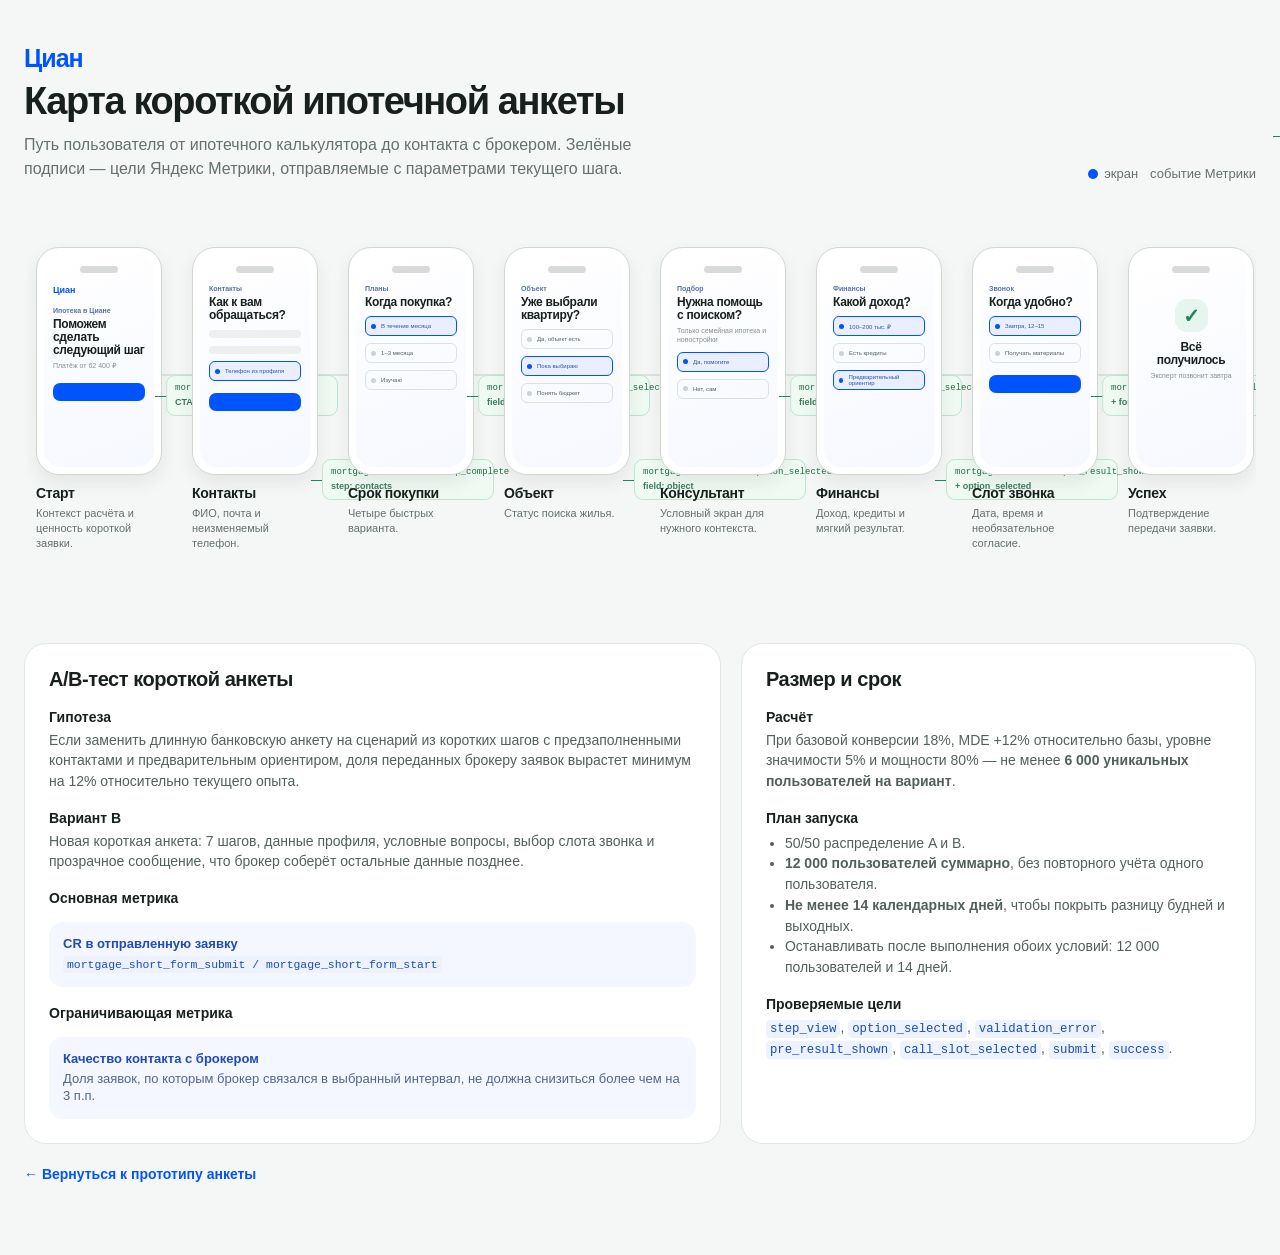
==== tasks/mortgage-application/map/index.html @ ab0d8e37 "feat: добавить карту сценария и цели Метрики" ====
<!doctype html>
<html lang="ru">
  <head>
    <meta charset="utf-8" />
    <meta name="viewport" content="width=device-width, initial-scale=1" />
    <title>Циан · Карта ипотечного сценария</title>
    <style>
      :root { --blue:#0054fd; --blue-soft:#e9efff; --ink:#18201d; --muted:#66716c; --line:#dce3df; --canvas:#f5f7f6; --surface:#fff; --good:#168a59; }
      * { box-sizing: border-box; }
      body { margin:0; color:var(--ink); background:var(--canvas); font-family:-apple-system,BlinkMacSystemFont,"SF Pro Display",Inter,Arial,sans-serif; }
      .page { max-width:1320px; margin:auto; padding:44px 24px 72px; }
      .hero { display:flex; align-items:flex-end; justify-content:space-between; gap:24px; margin-bottom:28px; }
      .brand { color:var(--blue); font-weight:800; letter-spacing:-1px; font-size:25px; }
      h1 { max-width:650px; margin:8px 0 0; font-size:38px; line-height:1.06; letter-spacing:-1.4px; }
      .lead { max-width:610px; margin:12px 0 0; color:var(--muted); font-size:16px; line-height:1.5; }
      .legend { display:flex; gap:12px; flex-wrap:wrap; color:var(--muted); font-size:13px; }
      .legend span { display:flex; align-items:center; gap:6px; }
      .legend i { width:10px; height:10px; border-radius:50%; background:var(--blue); }
      .legend i.event { background:var(--good); }
      .flow-wrap { overflow-x:auto; padding:10px 0 24px; }
      .flow { min-width:1120px; display:grid; grid-template-columns:repeat(8, 126px); column-gap:30px; align-items:start; position:relative; padding:28px 12px 50px; }
      .flow::before { content:""; position:absolute; top:155px; left:72px; right:64px; height:2px; background:var(--line); }
      .node { position:relative; z-index:1; }
      .phone { height:228px; padding:7px; border:1px solid #cfd8d3; border-radius:23px; background:#fff; box-shadow:0 8px 18px rgba(25,42,34,.08); }
      .screen { height:100%; border-radius:17px; padding:11px 9px; background:linear-gradient(160deg,#fff 0%,#f6f8ff 100%); overflow:hidden; }
      .mini-top { height:7px; width:38px; margin:auto; border-radius:99px; background:#1c2521; opacity:.16; }
      .mini-brand { margin-top:12px; color:var(--blue); font-size:9px; font-weight:800; }
      .mini-kicker { margin-top:12px; color:#5770ad; font-size:7px; font-weight:700; }
      .mini-title { margin-top:4px; font-size:12px; line-height:1.08; font-weight:750; letter-spacing:-.3px; }
      .mini-copy { margin-top:5px; color:#85908b; font-size:7px; line-height:1.25; }
      .mini-line { height:8px; margin-top:8px; border-radius:6px; background:#edf0ef; }
      .mini-line.short { width:72%; }
      .mini-btn { height:18px; margin-top:12px; border-radius:7px; background:var(--blue); }
      .mini-choice { display:flex; align-items:center; gap:5px; height:20px; margin-top:7px; padding:3px 5px; border:1px solid #dbe2de; border-radius:6px; color:#53605a; font-size:6px; }
      .mini-choice.active { border-color:var(--blue); background:var(--blue-soft); color:#2853b1; }
      .mini-choice::before { content:""; width:5px; height:5px; border-radius:50%; background:#cbd5d0; }
      .mini-choice.active::before { background:var(--blue); }
      .mini-success { width:33px; height:33px; display:grid; place-items:center; margin:26px auto 9px; border-radius:12px; color:var(--good); background:#e6f6ee; font-size:20px; font-weight:800; }
      .node h2 { margin:10px 0 0; font-size:14px; line-height:1.2; letter-spacing:-.25px; }
      .node p { margin:4px 0 0; color:var(--muted); font-size:11px; line-height:1.35; }
      .event { position:absolute; z-index:2; top:128px; left:calc(100% + 4px); width:172px; padding:7px 8px; border:1px solid #bfe5d1; border-radius:9px; color:#227048; background:#effaf3; font-family:ui-monospace,SFMono-Regular,Menlo,monospace; font-size:9px; line-height:1.25; }
      .event::before { content:""; position:absolute; top:50%; left:-12px; width:11px; border-top:1px solid var(--good); }
      .event.down { top:212px; }
      .event strong { display:block; margin-top:2px; color:#407a5b; font-family:-apple-system,BlinkMacSystemFont,Inter,sans-serif; font-size:9px; font-weight:650; }
      .node:last-child .event { display:none; }
      .notes { display:grid; grid-template-columns:minmax(0,1.15fr) minmax(330px,.85fr); gap:20px; margin-top:18px; }
      .panel { padding:24px; border:1px solid #e1e7e4; border-radius:22px; background:var(--surface); }
      .panel h2 { margin:0; font-size:20px; letter-spacing:-.45px; }
      .panel h3 { margin:18px 0 5px; font-size:14px; }
      .panel p, .panel li { color:#53605a; font-size:14px; line-height:1.48; }
      .panel p { margin:4px 0 0; }
      .panel ul { margin:7px 0 0; padding-left:19px; }
      .metric { margin-top:16px; padding:14px; border-radius:14px; background:#f4f7ff; }
      .metric b { display:block; color:#1f4ab8; font-size:13px; }
      .metric span { display:block; margin-top:4px; color:#536591; font-size:13px; line-height:1.35; }
      code { padding:2px 4px; border-radius:4px; color:#1d4abb; background:#edf2ff; font-size:.88em; }
      .back { display:inline-flex; margin-top:22px; color:var(--blue); font-size:14px; font-weight:650; text-decoration:none; }
      @media (max-width:820px) { .page { padding:28px 16px 48px; } .hero { align-items:flex-start; flex-direction:column; } h1 { font-size:31px; } .notes { grid-template-columns:1fr; } }
    </style>
  </head>
  <body>
    <main class="page">
      <header class="hero">
        <div><div class="brand">Циан</div><h1>Карта короткой ипотечной анкеты</h1><p class="lead">Путь пользователя от ипотечного калькулятора до контакта с брокером. Зелёные подписи — цели Яндекс Метрики, отправляемые с параметрами текущего шага.</p></div>
        <div class="legend"><span><i></i> экран</span><span><i class="event"></i> событие Метрики</span></div>
      </header>

      <section class="flow-wrap" aria-label="Карта экранов ипотечной анкеты">
        <div class="flow">
          <article class="node"><div class="phone"><div class="screen"><div class="mini-top"></div><div class="mini-brand">Циан</div><div class="mini-kicker">Ипотека в Циане</div><div class="mini-title">Поможем сделать следующий шаг</div><div class="mini-copy">Платёж от 62 400 ₽</div><div class="mini-btn"></div></div></div><h2>Старт</h2><p>Контекст расчёта и ценность короткой заявки.</p><div class="event">mortgage_short_form_start<strong>CTA «Продолжить»</strong></div></article>
          <article class="node"><div class="phone"><div class="screen"><div class="mini-top"></div><div class="mini-kicker">Контакты</div><div class="mini-title">Как к вам обращаться?</div><div class="mini-line"></div><div class="mini-line"></div><div class="mini-choice active">Телефон из профиля</div><div class="mini-btn"></div></div></div><h2>Контакты</h2><p>ФИО, почта и неизменяемый телефон.</p><div class="event down">mortgage_short_form_step_complete<strong>step: contacts</strong></div></article>
          <article class="node"><div class="phone"><div class="screen"><div class="mini-top"></div><div class="mini-kicker">Планы</div><div class="mini-title">Когда покупка?</div><div class="mini-choice active">В течение месяца</div><div class="mini-choice">1–3 месяца</div><div class="mini-choice">Изучаю</div></div></div><h2>Срок покупки</h2><p>Четыре быстрых варианта.</p><div class="event">mortgage_short_form_option_selected<strong>field: timing</strong></div></article>
          <article class="node"><div class="phone"><div class="screen"><div class="mini-top"></div><div class="mini-kicker">Объект</div><div class="mini-title">Уже выбрали квартиру?</div><div class="mini-choice">Да, объект есть</div><div class="mini-choice active">Пока выбираю</div><div class="mini-choice">Понять бюджет</div></div></div><h2>Объект</h2><p>Статус поиска жилья.</p><div class="event down">mortgage_short_form_option_selected<strong>field: object</strong></div></article>
          <article class="node"><div class="phone"><div class="screen"><div class="mini-top"></div><div class="mini-kicker">Подбор</div><div class="mini-title">Нужна помощь с поиском?</div><div class="mini-copy">Только семейная ипотека и новостройки</div><div class="mini-choice active">Да, помогите</div><div class="mini-choice">Нет, сам</div></div></div><h2>Консультант</h2><p>Условный экран для нужного контекста.</p><div class="event">mortgage_short_form_option_selected<strong>field: consultant</strong></div></article>
          <article class="node"><div class="phone"><div class="screen"><div class="mini-top"></div><div class="mini-kicker">Финансы</div><div class="mini-title">Какой доход?</div><div class="mini-choice active">100–200 тыс. ₽</div><div class="mini-choice">Есть кредиты</div><div class="mini-choice active">Предварительный ориентир</div></div></div><h2>Финансы</h2><p>Доход, кредиты и мягкий результат.</p><div class="event down">mortgage_short_form_pre_result_shown<strong>+ option_selected</strong></div></article>
          <article class="node"><div class="phone"><div class="screen"><div class="mini-top"></div><div class="mini-kicker">Звонок</div><div class="mini-title">Когда удобно?</div><div class="mini-choice active">Завтра, 12–15</div><div class="mini-choice">Получать материалы</div><div class="mini-btn"></div></div></div><h2>Слот звонка</h2><p>Дата, время и необязательное согласие.</p><div class="event">mortgage_short_form_call_slot_selected<strong>+ form_submit</strong></div></article>
          <article class="node"><div class="phone"><div class="screen"><div class="mini-top"></div><div class="mini-success">✓</div><div class="mini-title" style="text-align:center">Всё получилось</div><div class="mini-copy" style="text-align:center">Эксперт позвонит завтра</div></div></div><h2>Успех</h2><p>Подтверждение передачи заявки.</p></article>
        </div>
      </section>

      <section class="notes">
        <article class="panel"><h2>A/B-тест короткой анкеты</h2><h3>Гипотеза</h3><p>Если заменить длинную банковскую анкету на сценарий из коротких шагов с предзаполненными контактами и предварительным ориентиром, доля переданных брокеру заявок вырастет минимум на 12% относительно текущего опыта.</p><h3>Вариант B</h3><p>Новая короткая анкета: 7 шагов, данные профиля, условные вопросы, выбор слота звонка и прозрачное сообщение, что брокер соберёт остальные данные позднее.</p><h3>Основная метрика</h3><div class="metric"><b>CR в отправленную заявку</b><span><code>mortgage_short_form_submit / mortgage_short_form_start</code></span></div><h3>Ограничивающая метрика</h3><div class="metric"><b>Качество контакта с брокером</b><span>Доля заявок, по которым брокер связался в выбранный интервал, не должна снизиться более чем на 3 п.п.</span></div></article>
        <article class="panel"><h2>Размер и срок</h2><h3>Расчёт</h3><p>При базовой конверсии 18%, MDE +12% относительно базы, уровне значимости 5% и мощности 80% — не менее <strong>6 000 уникальных пользователей на вариант</strong>.</p><h3>План запуска</h3><ul><li>50/50 распределение A и B.</li><li><strong>12 000 пользователей суммарно</strong>, без повторного учёта одного пользователя.</li><li><strong>Не менее 14 календарных дней</strong>, чтобы покрыть разницу будней и выходных.</li><li>Останавливать после выполнения обоих условий: 12 000 пользователей и 14 дней.</li></ul><h3>Проверяемые цели</h3><p><code>step_view</code>, <code>option_selected</code>, <code>validation_error</code>, <code>pre_result_shown</code>, <code>call_slot_selected</code>, <code>submit</code>, <code>success</code>.</p></article>
      </section>
      <a class="back" href="../">← Вернуться к прототипу анкеты</a>
    </main>
  </body>
</html>
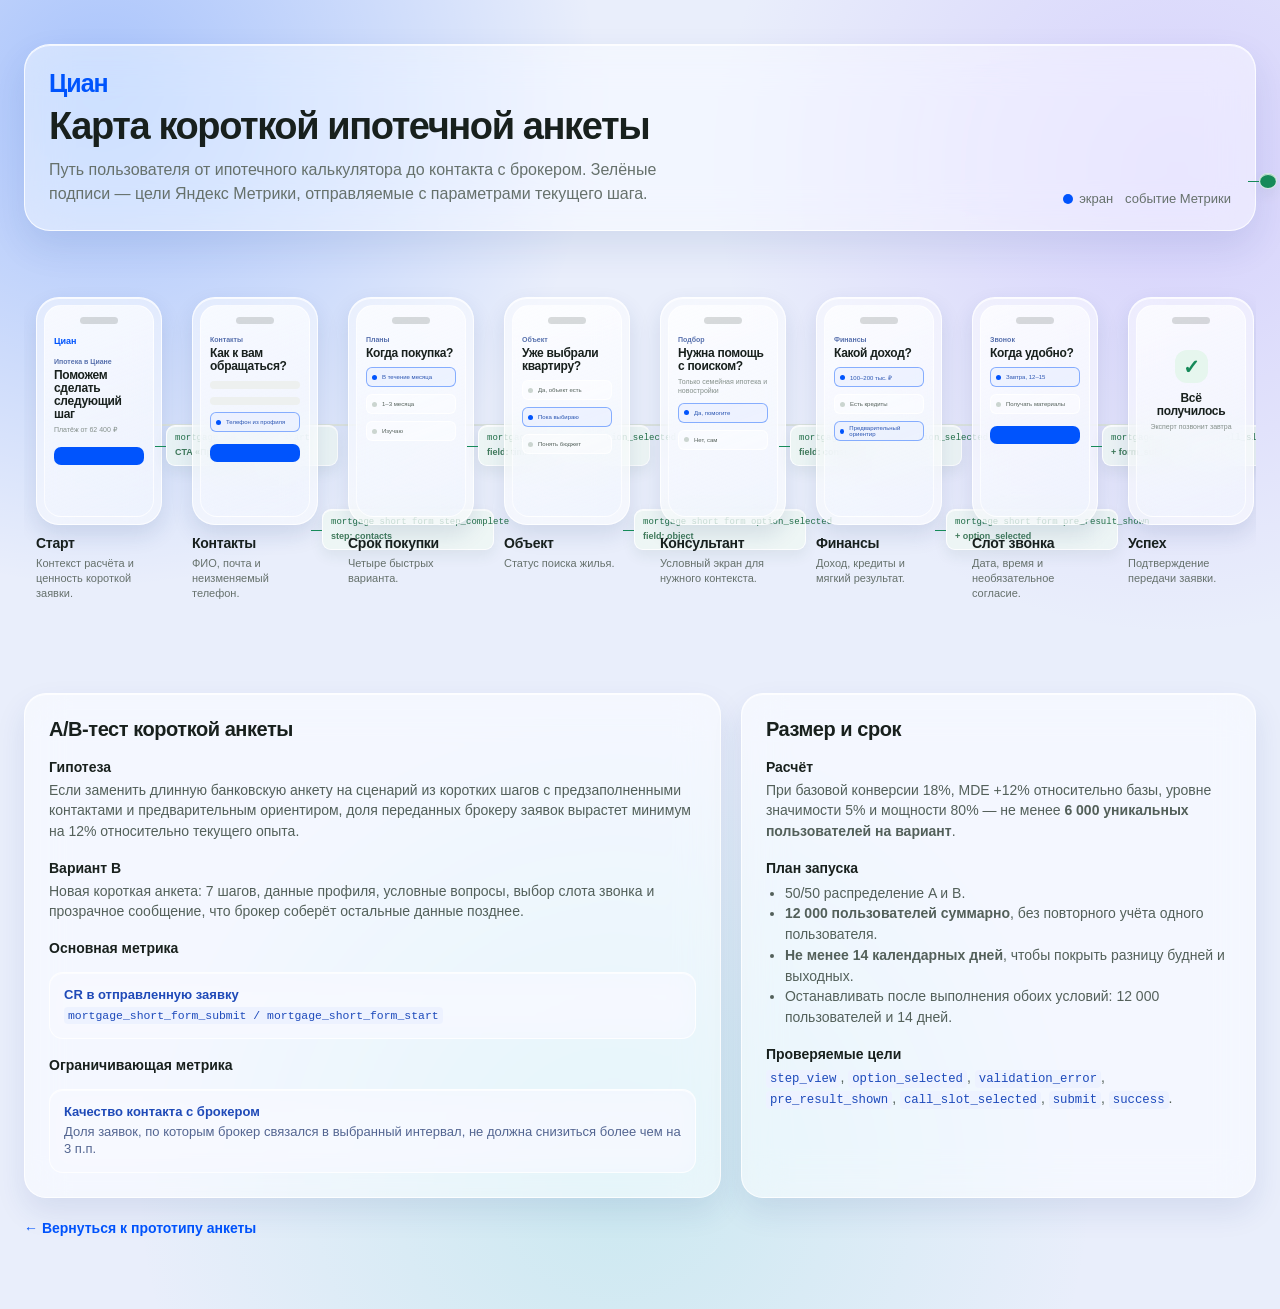
==== commit ee3eb1cb: "feat: добавить стеклянные островки в ипотечный прототип" ====
--- a/tasks/mortgage-application/map/index.html
+++ b/tasks/mortgage-application/map/index.html
@@ -5,11 +5,11 @@
     <meta name="viewport" content="width=device-width, initial-scale=1" />
     <title>Циан · Карта ипотечного сценария</title>
     <style>
-      :root { --blue:#0054fd; --blue-soft:#e9efff; --ink:#18201d; --muted:#66716c; --line:#dce3df; --canvas:#f5f7f6; --surface:#fff; --good:#168a59; }
+      :root { --blue:#0054fd; --blue-soft:#e9efff; --ink:#18201d; --muted:#66716c; --line:#dce3df; --canvas:#e9eefb; --surface:rgba(255,255,255,.54); --good:#168a59; --glass-border:rgba(255,255,255,.8); }
       * { box-sizing: border-box; }
-      body { margin:0; color:var(--ink); background:var(--canvas); font-family:-apple-system,BlinkMacSystemFont,"SF Pro Display",Inter,Arial,sans-serif; }
+      body { margin:0; color:var(--ink); background:radial-gradient(circle at 8% 7%,rgba(0,84,253,.28),transparent 31rem),radial-gradient(circle at 92% 13%,rgba(152,116,255,.24),transparent 29rem),radial-gradient(circle at 48% 90%,rgba(68,207,190,.18),transparent 30rem),var(--canvas); font-family:-apple-system,BlinkMacSystemFont,"SF Pro Display",Inter,Arial,sans-serif; }
       .page { max-width:1320px; margin:auto; padding:44px 24px 72px; }
-      .hero { display:flex; align-items:flex-end; justify-content:space-between; gap:24px; margin-bottom:28px; }
+      .hero { display:flex; align-items:flex-end; justify-content:space-between; gap:24px; margin-bottom:28px; padding:24px; border:1px solid var(--glass-border); border-radius:26px; background:rgba(255,255,255,.46); box-shadow:0 16px 36px rgba(29,63,136,.11),inset 0 1px 0 rgba(255,255,255,.72); backdrop-filter:blur(22px) saturate(130%); -webkit-backdrop-filter:blur(22px) saturate(130%); }
       .brand { color:var(--blue); font-weight:800; letter-spacing:-1px; font-size:25px; }
       h1 { max-width:650px; margin:8px 0 0; font-size:38px; line-height:1.06; letter-spacing:-1.4px; }
       .lead { max-width:610px; margin:12px 0 0; color:var(--muted); font-size:16px; line-height:1.5; }
@@ -21,8 +21,8 @@
       .flow { min-width:1120px; display:grid; grid-template-columns:repeat(8, 126px); column-gap:30px; align-items:start; position:relative; padding:28px 12px 50px; }
       .flow::before { content:""; position:absolute; top:155px; left:72px; right:64px; height:2px; background:var(--line); }
       .node { position:relative; z-index:1; }
-      .phone { height:228px; padding:7px; border:1px solid #cfd8d3; border-radius:23px; background:#fff; box-shadow:0 8px 18px rgba(25,42,34,.08); }
-      .screen { height:100%; border-radius:17px; padding:11px 9px; background:linear-gradient(160deg,#fff 0%,#f6f8ff 100%); overflow:hidden; }
+      .phone { height:228px; padding:7px; border:1px solid var(--glass-border); border-radius:23px; background:rgba(255,255,255,.5); box-shadow:0 10px 22px rgba(25,55,118,.12),inset 0 1px 0 rgba(255,255,255,.74); backdrop-filter:blur(16px); -webkit-backdrop-filter:blur(16px); }
+      .screen { height:100%; border:1px solid rgba(255,255,255,.7); border-radius:17px; padding:11px 9px; background:linear-gradient(160deg,rgba(255,255,255,.72) 0%,rgba(235,241,255,.44) 100%); overflow:hidden; }
       .mini-top { height:7px; width:38px; margin:auto; border-radius:99px; background:#1c2521; opacity:.16; }
       .mini-brand { margin-top:12px; color:var(--blue); font-size:9px; font-weight:800; }
       .mini-kicker { margin-top:12px; color:#5770ad; font-size:7px; font-weight:700; }
@@ -31,26 +31,26 @@
       .mini-line { height:8px; margin-top:8px; border-radius:6px; background:#edf0ef; }
       .mini-line.short { width:72%; }
       .mini-btn { height:18px; margin-top:12px; border-radius:7px; background:var(--blue); }
-      .mini-choice { display:flex; align-items:center; gap:5px; height:20px; margin-top:7px; padding:3px 5px; border:1px solid #dbe2de; border-radius:6px; color:#53605a; font-size:6px; }
-      .mini-choice.active { border-color:var(--blue); background:var(--blue-soft); color:#2853b1; }
+      .mini-choice { display:flex; align-items:center; gap:5px; height:20px; margin-top:7px; padding:3px 5px; border:1px solid rgba(255,255,255,.78); border-radius:6px; background:rgba(255,255,255,.43); color:#53605a; font-size:6px; }
+      .mini-choice.active { border-color:rgba(0,84,253,.44); background:rgba(233,239,255,.65); color:#2853b1; }
       .mini-choice::before { content:""; width:5px; height:5px; border-radius:50%; background:#cbd5d0; }
       .mini-choice.active::before { background:var(--blue); }
       .mini-success { width:33px; height:33px; display:grid; place-items:center; margin:26px auto 9px; border-radius:12px; color:var(--good); background:#e6f6ee; font-size:20px; font-weight:800; }
       .node h2 { margin:10px 0 0; font-size:14px; line-height:1.2; letter-spacing:-.25px; }
       .node p { margin:4px 0 0; color:var(--muted); font-size:11px; line-height:1.35; }
-      .event { position:absolute; z-index:2; top:128px; left:calc(100% + 4px); width:172px; padding:7px 8px; border:1px solid #bfe5d1; border-radius:9px; color:#227048; background:#effaf3; font-family:ui-monospace,SFMono-Regular,Menlo,monospace; font-size:9px; line-height:1.25; }
+      .event { position:absolute; z-index:2; top:128px; left:calc(100% + 4px); width:172px; padding:7px 8px; border:1px solid rgba(255,255,255,.82); border-radius:9px; color:#227048; background:rgba(239,250,243,.7); box-shadow:0 6px 14px rgba(40,83,70,.08),inset 0 1px 0 rgba(255,255,255,.75); backdrop-filter:blur(12px); -webkit-backdrop-filter:blur(12px); font-family:ui-monospace,SFMono-Regular,Menlo,monospace; font-size:9px; line-height:1.25; }
       .event::before { content:""; position:absolute; top:50%; left:-12px; width:11px; border-top:1px solid var(--good); }
       .event.down { top:212px; }
       .event strong { display:block; margin-top:2px; color:#407a5b; font-family:-apple-system,BlinkMacSystemFont,Inter,sans-serif; font-size:9px; font-weight:650; }
       .node:last-child .event { display:none; }
       .notes { display:grid; grid-template-columns:minmax(0,1.15fr) minmax(330px,.85fr); gap:20px; margin-top:18px; }
-      .panel { padding:24px; border:1px solid #e1e7e4; border-radius:22px; background:var(--surface); }
+      .panel { padding:24px; border:1px solid var(--glass-border); border-radius:22px; background:var(--surface); box-shadow:0 14px 30px rgba(29,63,136,.10),inset 0 1px 0 rgba(255,255,255,.75); backdrop-filter:blur(20px) saturate(128%); -webkit-backdrop-filter:blur(20px) saturate(128%); }
       .panel h2 { margin:0; font-size:20px; letter-spacing:-.45px; }
       .panel h3 { margin:18px 0 5px; font-size:14px; }
       .panel p, .panel li { color:#53605a; font-size:14px; line-height:1.48; }
       .panel p { margin:4px 0 0; }
       .panel ul { margin:7px 0 0; padding-left:19px; }
-      .metric { margin-top:16px; padding:14px; border-radius:14px; background:#f4f7ff; }
+      .metric { margin-top:16px; padding:14px; border:1px solid rgba(255,255,255,.76); border-radius:14px; background:rgba(244,247,255,.56); box-shadow:inset 0 1px 0 rgba(255,255,255,.72); backdrop-filter:blur(13px); -webkit-backdrop-filter:blur(13px); }
       .metric b { display:block; color:#1f4ab8; font-size:13px; }
       .metric span { display:block; margin-top:4px; color:#536591; font-size:13px; line-height:1.35; }
       code { padding:2px 4px; border-radius:4px; color:#1d4abb; background:#edf2ff; font-size:.88em; }
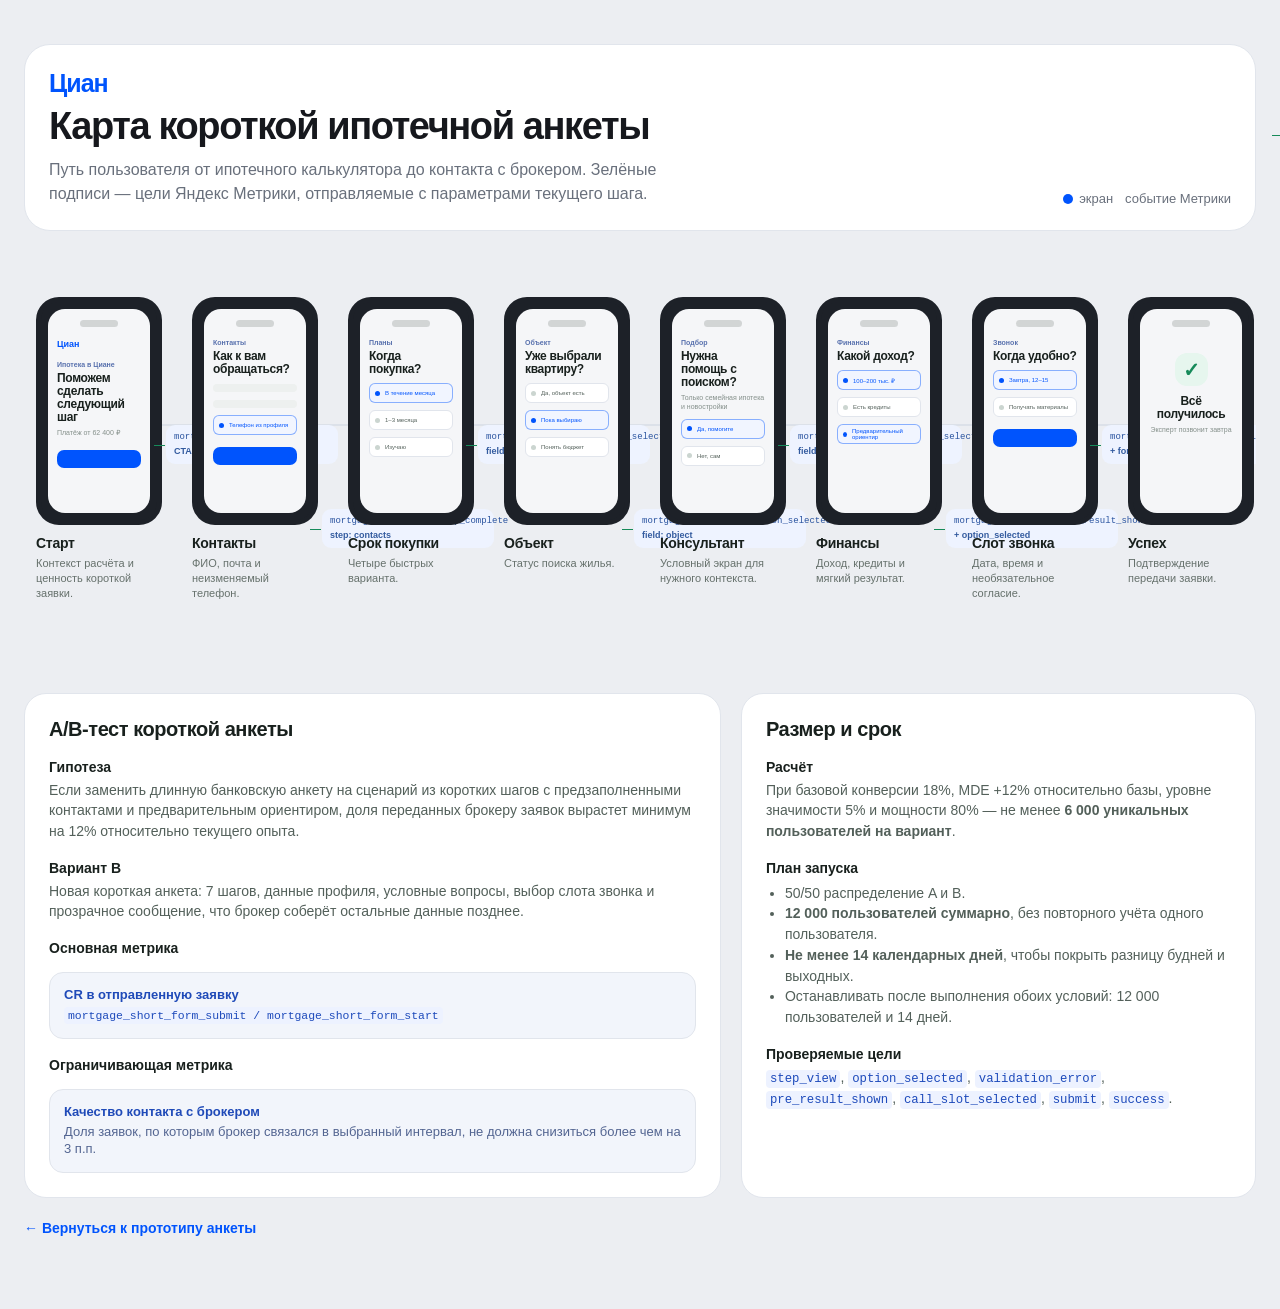
==== commit fe089e97: "feat: обновить дизайн и взаимодействия ипотечной анкеты" ====
--- a/tasks/mortgage-application/map/index.html
+++ b/tasks/mortgage-application/map/index.html
@@ -55,6 +55,34 @@
       .metric span { display:block; margin-top:4px; color:#536591; font-size:13px; line-height:1.35; }
       code { padding:2px 4px; border-radius:4px; color:#1d4abb; background:#edf2ff; font-size:.88em; }
       .back { display:inline-flex; margin-top:22px; color:var(--blue); font-size:14px; font-weight:650; text-decoration:none; }
+      /* Solid bento mode shared with the application prototype. */
+      body { background:radial-gradient(circle at 90% 10%,#ffd75a 0 9rem,transparent 9.2rem),radial-gradient(circle at 8% 82%,#0054fd 0 13rem,transparent 13.2rem),#f17c56; }
+      .hero { border:0; background:#161719; box-shadow:none; backdrop-filter:none; -webkit-backdrop-filter:none; }
+      .hero h1 { color:#fff; }
+      .hero .lead, .legend { color:#c5c6ca; }
+      .legend i { background:#0054fd; }
+      .flow::before { background:#302f30; }
+      .phone { border:5px solid #161719; background:#161719; box-shadow:none; backdrop-filter:none; -webkit-backdrop-filter:none; }
+      .screen { border:0; background:#f7f7f3; }
+      .mini-choice { border:0; background:#e6e5e0; }
+      .mini-choice.active { background:#b7e7e6; }
+      .event { border:0; background:#b7e7e6; box-shadow:none; backdrop-filter:none; -webkit-backdrop-filter:none; }
+      .panel { border:0; background:#f7f7f3; box-shadow:none; backdrop-filter:none; -webkit-backdrop-filter:none; }
+      .metric { border:0; background:#ffd75a; box-shadow:none; backdrop-filter:none; -webkit-backdrop-filter:none; }
+      /* Same quiet visual language as the updated questionnaire. */
+      body { background:#eceef2; }
+      .hero { background:#fff; border:1px solid #e1e5ec; }
+      .hero h1 { color:#16181d; }
+      .hero .lead, .legend { color:#69707c; }
+      .flow::before { background:#dce1e9; }
+      .phone { border-color:#1d2128; background:#1d2128; }
+      .screen { background:#f5f6f8; }
+      .mini-choice { background:#fff; border:1px solid #e1e5ec; }
+      .mini-choice.active { color:#0054fd; background:#f1f5ff; }
+      .event { color:#29539f; background:#eef3ff; }
+      .event strong { color:#335b9f; }
+      .panel { background:#fff; border:1px solid #e1e5ec; }
+      .metric { background:#f2f5fb; border:1px solid #e1e5ec; }
       @media (max-width:820px) { .page { padding:28px 16px 48px; } .hero { align-items:flex-start; flex-direction:column; } h1 { font-size:31px; } .notes { grid-template-columns:1fr; } }
     </style>
   </head>
